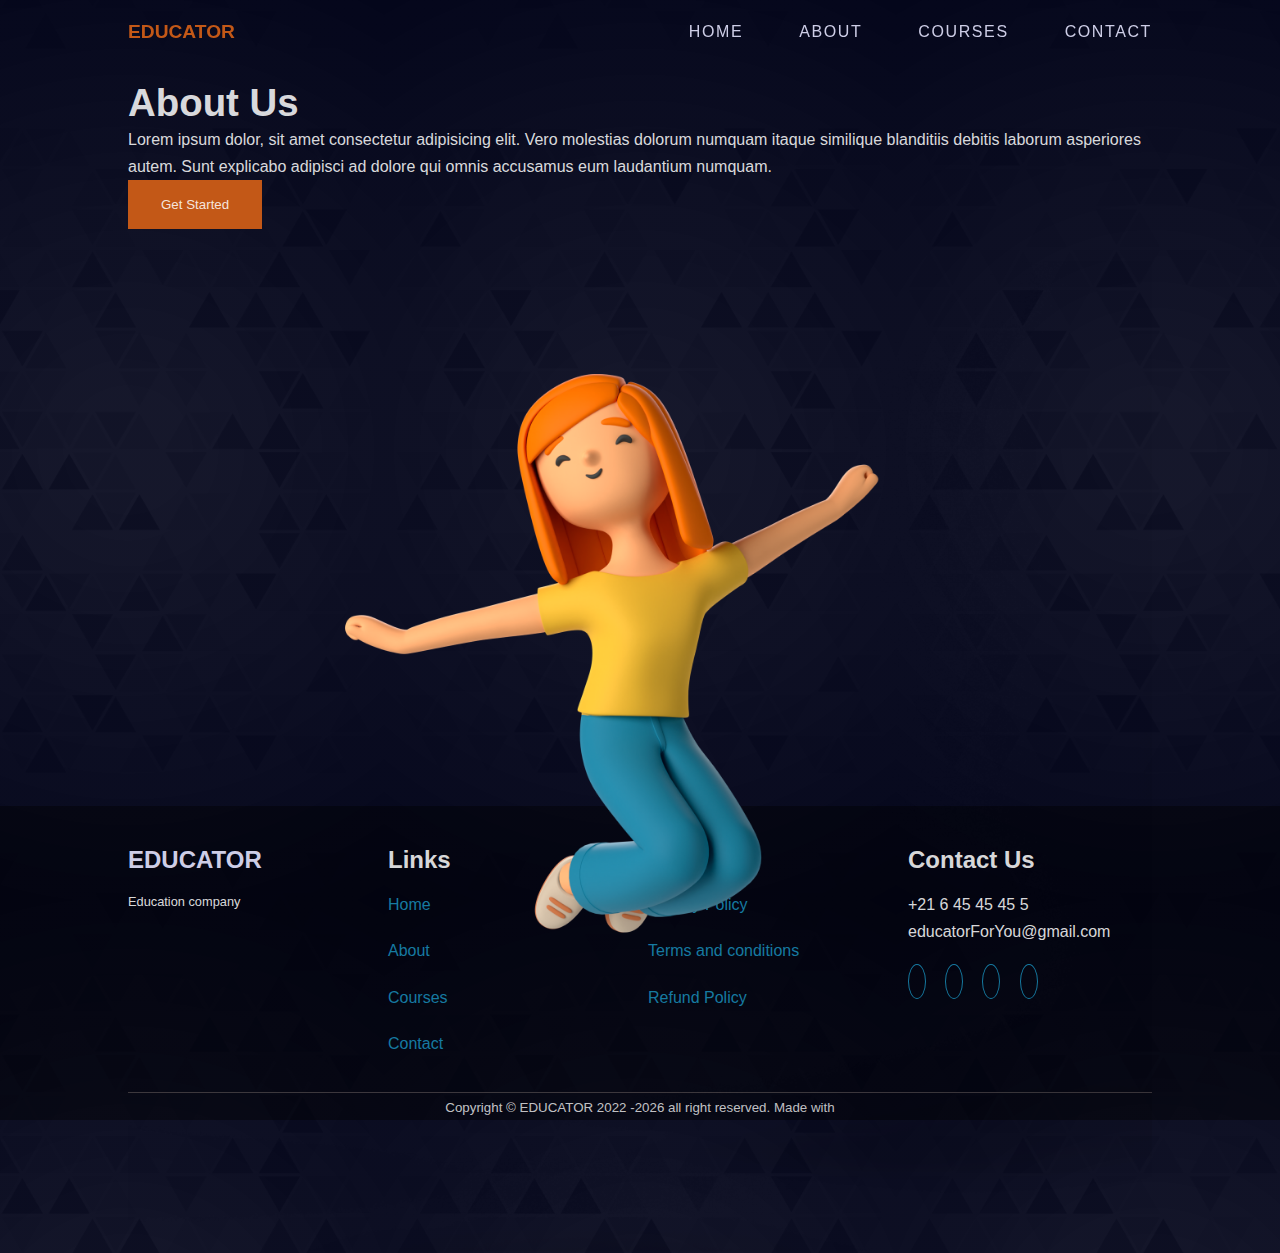
==== about.html @ cd89f923 "start about page" ====
<!DOCTYPE html>
<html lang="en">
  <head>
    <meta charset="UTF-8" />
    <meta http-equiv="X-UA-Compatible" content="IE=edge" />
    <meta name="viewport" content="width=device-width, initial-scale=1.0" />
    <title>Educator</title>
    <link rel="stylesheet" href="./styles/style.css" />
    <link rel="stylesheet" href="./styles/about.css">

    <!--==============ICON SCOUT CDN===============-->

    <link
      rel="stylesheet"
      href="https://unicons.iconscout.com/release/v4.0.0/css/line.css"
    />


<!--==============ANIMATE.CSS==============-->
  <link
  rel="stylesheet"
  href="https://cdnjs.cloudflare.com/ajax/libs/animate.css/4.1.1/animate.min.css"
/>
</head>
  <body>

  <!------------------------  NAVBAR--------------------------->

  <nav>
    <div class="container nav_container">
            <a href="index.html" class="logo">Educator</a>
            <ul class="list">
                <li><a href="index.html">Home</a></li>
                <li><a href="about.html">About</a></li>
                <li><a href="courses.html">Courses</a></li>
                <li><a href="contact.html">Contact</a></li>
          </ul>
          <button id="open-menu-btn"><i class="uil uil-bars"></i></button>
          <button id="close-menu-btn"><i class="uil uil-multiply"></i></button>
    </div>
</nav>

  <!------------------------  ACHIEVEMENT--------------------------->

  <main>
    <div class="achievement container">
        <div class="achievement-left">
            <h1>About Us</h1>
            <p>Lorem ipsum dolor, sit amet consectetur adipisicing elit. Vero molestias dolorum numquam itaque similique blanditiis debitis laborum asperiores autem. Sunt explicabo adipisci ad dolore qui omnis accusamus eum laudantium numquam.</p>
            <button class="btn btn-primary">Get Started</button>
        </div>
        <div class="achievement-right">
           <img src="./images/jumping.png" alt="">
        </div>
    </div>
 </main>




 <!----------------------- ABOUT PEOPLE-------------------------->


 <section class="aboutPersons">

 </section>

  <!------------------------ FOOTER---------------------------->    


    
  <footer class="footer">
    <div class="container footer-container">
        <div class="footer-1">
            <a href="index.html" class="footer-logo">
                <h4>EDUCATOR</h4>
            </a>
            <p>
                Education company
            </p>
        </div>
        <div class="footer-2">
            <h4>Links</h4>
            <ul class="links">
                <li><a href="index.html">Home</a></li>
                <li><a href="about.html">About</a></li>
                <li><a href="courses.html">Courses</a></li>
                <li><a href="contact.html">Contact</a></li>
            </ul>
        </div>

        <div class="footer-3">
            <h4>Privacy</h4>
            <ul class="privacy">
                <li><a href="#">Privacy Policy</a></li>
                <li><a href="#">Terms and conditions</a></li>
                <li><a href="#">Refund Policy</a></li>
              
            </ul>
        </div>

        <div class="footer-4">
            <h4>Contact Us</h4>
            <div>
                <p>+21 6 45 45 45 5</p>
                <p>educatorForYou@gmail.com</p>
            </div>

            <ul class="social-media">
                <li><a href="#"><i class="uil uil-facebook-f"></i></a></li>
                <li><a href="#"><i class="uil uil-instagram-alt"></i></a></li>
                <li><a href="#"><i class="uil uil-twitter"></i></a></li>
                <li><a href="#"><i class="uil uil-linkedin-alt"></i></a></li>
            </ul>
        </div>
        <div class="footer-copyRight">
            <small>Copyright &copy; EDUCATOR 2022 -<script>document.write(new Date().getFullYear());</script>  all right reserved. Made with <i class="uil uil-heart-alt" style="color:rgb(255, 149, 0)"></i></small>
        </div>
    </div>
   </footer> 



 

 <script src="./main.js"></script>
 </body>
 </html>
---- styles/style.css ----
*,
*::before,
*::after{
    margin: 0;
    padding: 0;
    outline: 0;
    box-sizing: border-box;
    text-decoration: none;
    list-style: none;
    scroll-behavior: smooth;
    
}
@import url('https://fonts.googleapis.com/css2?family=Montserrat:wght@300;400;500;600;700;800&display=swap');
@import url('animate.css');
:root{
    --color-primary:#e9e8ff;
    --color-header:#cdcde6;
    --color-success:#06a506;
    --color-danger:#cb0c0c;
    --color-warning:#f5f50b;
    --color-font:#ffffffdb;
    --color-orange:#C35817;
    --color-blue:#167aa1;
    --color-pink:#b14355;
    --color-yellow:#aba007;
    --font: 'Montserrat', sans-serif;
    --transition:all 400ms ease;

    --container-width-large:80%;
    --container-width-medium:90%;
    --container-width-small:94%;
    
}

body{
    background: rgb(63,94,251);
    background: radial-gradient(circle,  rgba(4, 6, 27, 0.929) 10%, rgb(4, 6, 27) 100%),url('../images/pattern1.png');
    background-size: 40%;
    background-repeat:repeat;
    background-position: center;
    
    font-family: var(--font);
    line-height: 1.7;
    color: var(--color-font);
    height: 100vh;
}


.container{
    width: var(--container-width-large);
    margin: 0 auto;
   
}

section{
    padding: 3rem 0;
}
section h2{
    text-align: center;
    margin: 4rem;
}
h1,h2,h3,h4,h5{
    line-height: 1.2;
}
h1{
    font-size: 2.4rem;
    /* color: var(--color-orange); */
}
h2{
    font-size: 2rem;
}
h3{
    font-size: 1.6rem;
}
h4{
    font-size: 1.3rem;
}

a{
    color: var(--color-header);
}
img{
    width: 100%;
    display: block;
    object-fit: cover;
}
.btn{
    display: inline-block;
    background:white;
    color: black;
    padding: .8rem 2rem;
    border: 1px solid transparent;
    font-weight: 500;
    transition: var(--transition);
}
.btn:hover{
    background: transparent;
    color:white;
    border-color:white;
}

.btn-primary{
    padding: 1rem 2rem;
    background: var(--color-orange);
    color: var(--color-font);
}
.btn-primary:hover{
    border-color: var(--color-orange);
    color: var(--color-orange);
}



/**==========================  NAVBAR  =================================**/

nav{
    width: 100vw;
    height:4rem;
    position: fixed;
    top:0;
    z-index: 999;
    transition:all 400ms linear;
}

         /*======= CHANGE NAVBAR WHILE SCROLLING=======*/

.nav-scroll{
    background-color: rgba(0, 0, 0, 0.7);
    backdrop-filter: blur(10px);
    box-shadow: 0 10px 10px 1px rgba(0, 0, 0, 0.595);
}

.nav-scroll .logo,
.nav-scroll button{
    color: white;
}
         /*===========================================*/

.nav_container{
    height: 100%;
    display: flex;
    justify-content: space-between;
    align-items: center;
}

nav button{
    display: none;
}
.logo{
    font-size: 1.2rem;
    text-transform: uppercase;
    color: var(--color-orange);
    font-weight: 600;

}
.list{
    display: flex;
    align-items: center;
    gap:3.5rem;  /*space between each li*/
}
.list a{
    font-size: 1rem;
    font-weight:300;
    text-transform: uppercase;
    display: block;
    position: relative;
    letter-spacing: .1rem;
    transition: var(--transition);

}
.list a::before{
content: '';
position: absolute;
right: 0;
bottom: 0;
height:0;
border: 1px solid transparent;
border-left: none;
border-right: none;
width:100%;
z-index: -1;
transition: var(--transition);
}


.list a:hover::before{
    height: 100%;
    border-color: var(--color-orange);
}


.list a:hover{

padding: 2px;
color: var(--color-orange);
}

   /**==========================  MAIN  =================================**/


   main{
    position: relative;
    top: 5rem;
    /* overflow: hidden; */
    height: 70vh;
    margin-bottom: 5rem;
 
   }
   .main{
display: grid;
grid-template-columns: 60% 40%;
align-items: center;
gap:4rem;
height: 100%;
   }

   .main-left p{ 
   margin-block:1rem 2.4rem;
   }

   /**==========================  CATEGORIES  =================================**/

   .categories{
    background-color:rgb(22, 25, 51);
    height: 30rem;
   }
   .categories h1{
    line-height: 1;
    margin-bottom: 3rem;
   }
 

   .categories-container{
    display: grid;
    grid-template-columns: 40% 60%;
    gap:4rem;
   }

   .categories-left{
    width: 100%;
    position: relative;
    margin-right: 1rem;
   }

   .read-more{
    display: none;
   }
   .read-more-show{
    display: inline;
   }
   .categories-left p{
       margin: 1rem 0 2rem;
    }


  .categories-right{
    /* position: absolute;
    
    right:2%; */
    display:grid;
    grid-template-columns: repeat(3,1fr);
    gap:1.6rem;
   }

   .category{
   
        background-color: rgba(83, 83, 115, 0.34);
        backdrop-filter: blur(8px);
        padding: 1rem 2rem;
        border-radius:2rem;
        width: 100%;
        transition: var(--transition);

       
   }
   .category:hover{
    box-shadow: 0 3rem 3rem rgba(0, 0, 0, 0.3);
    z-index: 1;
   }
  
   .categ-icon{

    background-color: #C35817;
    justify-self: center;
    padding: 15px;
    border-radius: 4rem;
   }
   .category h4{
    margin: 2rem 0 1rem;
   }

   .category p{
    font-size: .9rem;
   }

   .category:nth-child(2) .categ-icon{
    background: var(--color-danger);
   }
   .category:nth-child(3) .categ-icon{
    background: var(--color-success);
   }
   .category:nth-child(4) .categ-icon{
    background: var(--color-blue);
   }
   .category:nth-child(5) .categ-icon{
    background: var(--color-pink);
   }
   .category:nth-child(6) .categ-icon{
    background: var(--color-yellow);
   }


      /**==========================  COURSES  =================================**/

      .courses{
        margin-top: 14em;
        background-color: rgba(0, 0, 0, 0.397);
      }  
     
      .courses h1{
         margin:2rem 9rem;
      }
      .courses-container{
         display: grid;
         grid-template-columns: 1fr 1fr 1fr;
         gap: 3rem;
     
      }   
     
      .course{
         background-color: rgba(83, 83, 115, 0.341);
         border:1px solid rgba(255, 254, 254, 0.193);
         padding: 2rem;
         border-radius:5px;
         display: flex;
         flex-direction: column;
         align-items: center;
      }
     
     
     .course-img{
      
     background-color:rgb(2, 2, 26);  
     border-radius:57% 43% 68% 32% / 59% 69% 31% 41% ;
     outline: 1px solid rgba(255, 254, 254, 0.375);
     
     outline-offset: 10px;
     outline-style:groove;
     margin-bottom:2rem;
     transition: var(--transition);
     overflow:hidden ;
     
      }
      .course-img  img{
         transition: var(--transition);
      }
      .course-img:hover img{
        transform: scale(0.9);
      
     
      }
      .course-img:hover{
         outline-offset: 4px;
       }
     
       .course h4{
       color: var(--color-orange);
       padding-block-end: 1rem;
       }
      
      .course p{
        font-size:.9rem;
        padding-block-end: 2rem;
         }
        .course a{
         padding: .8rem 1.5rem;
        }
     

  /**==========================  QUESTION ANSWER  =================================**/

  .faqs{
    background-color:rgb(22, 25, 51);
    box-shadow:inset 0 0 3rem rgba(0, 0, 0, 0.66);
   }

   .faqs-container{
    display: grid;
    grid-template-columns:  1fr 1fr;
    gap: 1rem;
   }

   .faq{
    padding: 2rem;
    display: flex;
    align-items: center;
    gap: 1.4rem;
    height: fit-content;
    background: var(--color-blue);
    cursor: pointer;
   }

   .faq h4{
    font-size: 1rem;
    font-weight: 800;
    line-height: 1.2;
    color:rgb(22, 25, 51);
   }


   .faq-icon{
    align-self: flex-start;
    font-size: 1.5rem;
   
   }
   
   .faq p{
    font-size: .9rem;
    display: none;
   }

   .faq.open p{
    display: block;
   }

  /**==========================  TESTIMONIALS  =================================**/ 
   
  .testimonials-container{
    overflow-x: hidden;
    position: relative;
    margin-bottom: 5rem;
   }

   .testimonial{
    padding-top: 2rem;
   
   }

   .avatar{
    width: 5rem;
    height: 5rem;
    border-radius: 50%;
    overflow: hidden;
    margin: 0 auto 1rem;
    border: 6px solid rgb(22, 25, 51);

   }
   .testimonial-info{
    text-align: center;
    margin-bottom: 1.8rem;
 
    
   }

   .testimonial-body{
    margin-top: 1%;
    background: var(--color-blue);
    padding: 1rem;
    position: relative;
    
    

   }
   .testimonial-body::before{
    content: '';
    display: block;
    position: absolute;
    top:-11px;
    left: 50%;
    width: 30px;
    height: 30px;
   transform: rotate(45deg);
    background: var(--color-blue);
   
   }

   /**==========================  FOOTER  =================================**/ 


   .footer{
    background-color: rgba(0, 0, 0, 0.397);
    padding-block-start: 1.5em;
}

.footer-container{
    display: grid;
    grid-template-columns: repeat(4,1fr);
    gap: 1rem;
}

.footer-container h4{
    margin-block:1rem;
    font-size: 1.5rem;
}

.footer-1 p{
    font-size: .8rem;
}

 .footer ul li{
    margin-bottom: 1.2rem;
 }  
 .footer ul li a{
    color: var(--color-blue);
    transition: var(--transition);
 }
 .footer ul li a:hover{
    color: #2ac3ff;
 }

 .social-media{
    display: flex;
    gap: 1.2rem;
    margin-top: 1.4rem;
 }
 .social-media li a > i{
   padding: 8px;
   border-radius: 50%;
   border: 1px solid var(--color-blue);
   transition: var(--transition);

 }
 .social-media li a i:hover{
    outline: 1px solid var(--color-blue);
    outline-offset: 3px;
 }

.container>.footer-copyRight{
    margin:0 !important;
}
 .footer-copyRight{

    color: rgba(245, 245, 245, 0.796);
   width: 100%;
   text-align: center;
   grid-column: 1/-1;
   border-top: 1px solid rgba(101, 92, 92, 0.577);
  
 }




   /**==========================  MEDIA QUERIES  =================================**/ 
     
 @media screen and (max-width:1060px){
    .container{
        margin: 0 5rem;
    }
    h1{
        font-size: 2.2rem;
    }

    .container p{
        font-size: .9rem;
    }
    .categories-container{
      gap: 1.4rem;
    }
    .category{
        padding:1rem;
    }
    .courses h1{
        margin: 1rem 5rem;
    }
 }    





 @media screen and (max-width:1024px){
    .container{
        width: var(--container-width-medium);
        margin:.2rem auto;
    }
    h2{
        font-size: 1.7rem;
    }
    h3{
        font-size: 1.4rem;
    }
    h4{
        font-size: 1.2rem;
    }

/**==========================  NAVBAR  =================================**/

nav button{
    display: inline-block;
    background: transparent;
    color: var(--color-orange);
    font-size: 1.8rem;
    cursor: pointer;
    margin-right:5%;
    border: none;
    transition: var(--transition);
}
nav button#close-menu-btn{
    display: none;
}
.list{
    position: fixed;
    top: 5rem;
    right: 6%;
    display: flex;
    flex-direction: column;
    height: fit-content;
    gap: 0;
    width: 18rem;
    display: none;
    overflow: hidden;
    
}
.list li{
    width: 100%;
    height: 5.8rem;
    animation: flipInX 1s linear forwards;
    transform-origin: top center;
}



.list li a{
    background-color: var(--color-blue);
    box-shadow: -4rem 6rem 10rem rgba(0,0,0,.6);
    width: 100%;
    height: 100%;
    display: grid;
    place-items: center;
    
}


.list li a:hover{
    color: white;
    background: #0d4a63c7;
}
.list li a::before{
    display: none;
}


/**==========================  MAIN  =================================**/

.main{
   
    margin-bottom: 4rem;
    gap: 0;
   
}

/**==========================  CATEGORIES  =================================**/
.categories{
   height: 100%;
}
.categories-container{
    display: flex;
    flex-direction: column;
}

/**==========================  COURSES  =================================**/

.courses{
    margin-top: 3rem;
}
.courses-container{
  
    grid-template-columns: 1fr 1fr;
}
.faqs-container{
    grid-template-columns: 1fr;
}
.faq{
    padding: 18px;
}

/* .quest-answer{
    line-height: 1.8;
} */
.quest-answer p{
    padding-top: 18px;
}

/**==========================  FOOTER  =================================**/

.footer-container{
  grid-template-columns: 1fr 1fr;  
}

}







@media screen and (max-width:670px) {



   .container{
    width: var(--container-width-small);
   }


     /**==========================  NAVBAR  =================================**/


     .list{
        top:4rem;
        right: 0;
        width: 100%;
     }

   /**==========================  MAIN  =================================**/

   main{
   
   height:120vh;
   text-align: center;
   margin-top: 0;

   }
  
   .main{
    grid-template-columns: 1fr;
    height: 100%;
   }

   
   /**==========================  CATEGORIES  =================================**/
.categories{
    height:auto;
}
.categories-container{
    height:100%;
    
}
   .categories-right{
    grid-template-columns: 1fr 1fr;
    gap: .8rem;
   }

      /**==========================  COURSES  =================================**/

        .courses{
            margin: 0;
            padding: 1rem 0;
        }
   .courses-container{
grid-template-columns: 1fr;
   }
}




@media screen and (max-width:415px) {


       /**==========================  CATEGORIES  =================================**/
.categories{
    height:auto;
}
.categories-container{
   text-align: center;
}
   .categories-right{
    grid-template-columns: 1fr;
    gap: .8rem;
   }

       /**==========================  TESTIMONIALS =================================**/

      .testimonials-container h2{
        padding: 0;
        margin: 0;
      }


        /**==========================  FOOTER =================================**/


     .footer-container{
        grid-template-columns: 1fr;
        text-align: center;
     }   
     .social-media{
      align-items: center;
      justify-content: center;
     }
}
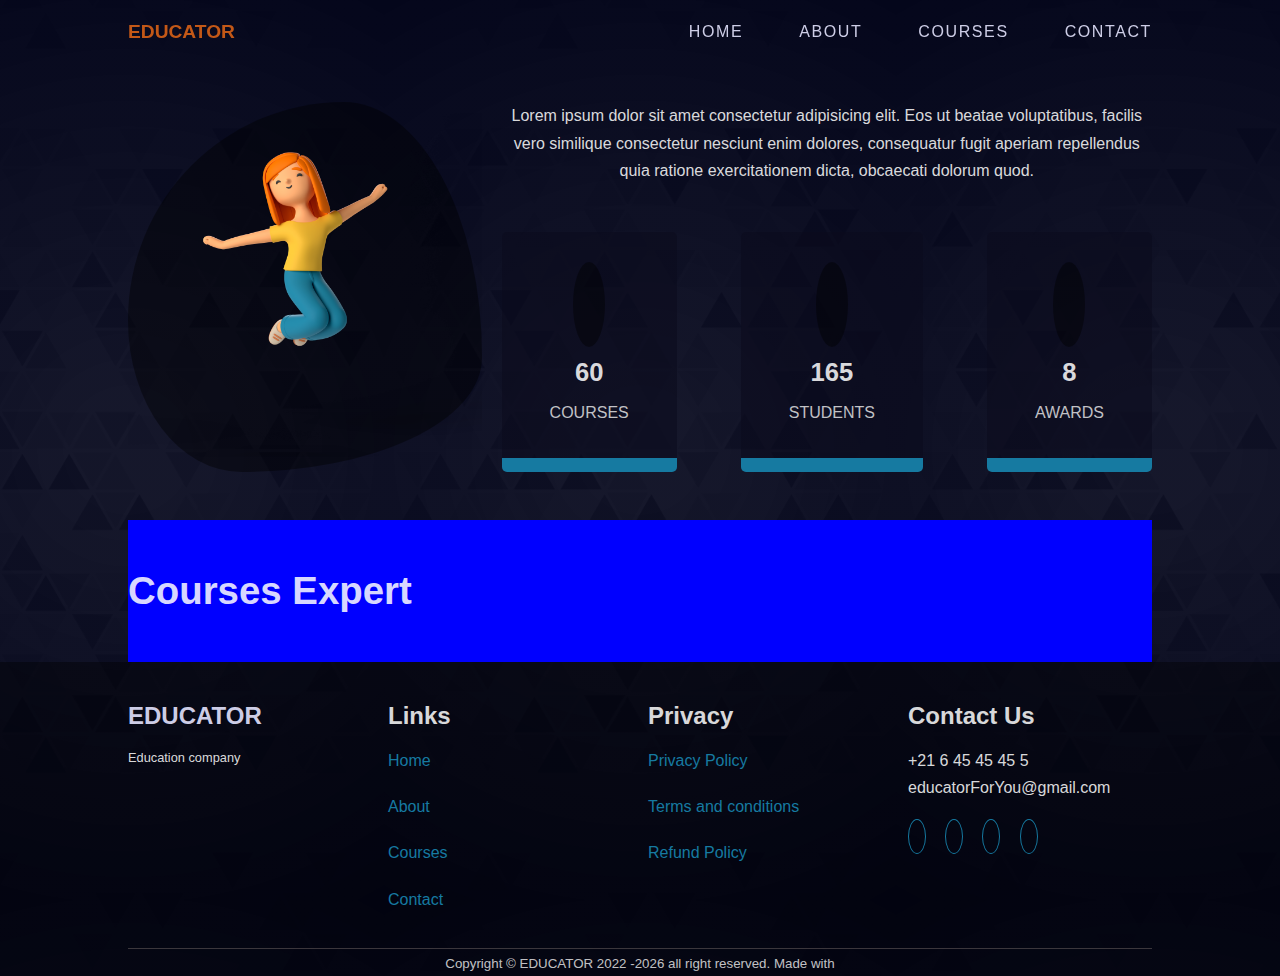
==== commit b5cd6f08: "start about expert section" ====
--- a/about.html
+++ b/about.html
@@ -42,18 +42,39 @@
 
   <!------------------------  ACHIEVEMENT--------------------------->
 
-  <main>
-    <div class="achievement container">
+    <section class="achievement container">
+
         <div class="achievement-left">
-            <h1>About Us</h1>
-            <p>Lorem ipsum dolor, sit amet consectetur adipisicing elit. Vero molestias dolorum numquam itaque similique blanditiis debitis laborum asperiores autem. Sunt explicabo adipisci ad dolore qui omnis accusamus eum laudantium numquam.</p>
-            <button class="btn btn-primary">Get Started</button>
+            <img src="./images/jumping.png" alt="">
+   
+            
+            
         </div>
         <div class="achievement-right">
-           <img src="./images/jumping.png" alt="">
+         <p>Lorem ipsum dolor sit amet consectetur adipisicing elit. Eos ut beatae voluptatibus, facilis vero similique consectetur nesciunt enim dolores, consequatur fugit aperiam repellendus quia ratione exercitationem dicta, obcaecati dolorum quod.</p>
+         <div class="achievement-cards">
+
+            <article class="card">
+                <span class="icon-card"><i class="uil uil-video"></i></span>
+                <h3 data-val="450" class="countUp">0</h3>
+                <p>Courses</p>
+            </article>
+
+            <article class="card">
+                <span class="icon-card"><i class="uil uil-users-alt"></i></span>
+                <h3 data-val="12500" class="countUp">0</h3>
+                <p>Students</p>
+            </article>
+
+            <article class="card">
+                <span class="icon-card"><i class="uil uil-trophy"></i></span>
+                <h3 data-val="56" class="countUp">0</h3>
+                <p>Awards</p>
+            </article>
+         </div>
         </div>
-    </div>
- </main>
+    </section>
+
 
 
 
@@ -61,7 +82,13 @@
  <!----------------------- ABOUT PEOPLE-------------------------->
 
 
- <section class="aboutPersons">
+ <section class="experts container">
+    <h1>Courses Expert</h1>
+    <article class="expert">
+        <img src="" alt="">
+        <div class="socialContact"></div>
+        <h3></h3>
+    </article>
 
  </section>
 
@@ -123,6 +150,6 @@
 
  
 
- <script src="./main.js"></script>
+   <script type="text/javascript" src="/main.js"></script>
  </body>
  </html>--- a/styles/style.css
+++ b/styles/style.css
@@ -248,6 +248,9 @@
    .read-more-show{
     display: inline;
    }
+   .dots{
+    display: inline;
+   }
    .categories-left p{
        margin: 1rem 0 2rem;
     }
@@ -480,6 +483,7 @@
    .footer{
     background-color: rgba(0, 0, 0, 0.397);
     padding-block-start: 1.5em;
+
 }
 
 .footer-container{
--- a/styles/about.css
+++ b/styles/about.css
@@ -0,0 +1,106 @@
+
+*,
+*::before,
+*::after{
+    margin: 0;
+    padding: 0;
+    outline: 0;
+    box-sizing: border-box;
+    text-decoration: none;
+    list-style: none;
+    scroll-behavior: smooth;
+    
+}
+@import url('https://fonts.googleapis.com/css2?family=Montserrat:wght@300;400;500;600;700;800&display=swap');
+@import url('animate.css');
+:root{
+    --color-primary:#e9e8ff;
+    --color-header:#cdcde6;
+    --color-success:#06a506;
+    --color-danger:#cb0c0c;
+    --color-warning:#f5f50b;
+    --color-font:#ffffffdb;
+    --color-orange:#C35817;
+    --color-blue:#167aa1;
+    --color-pink:#b14355;
+    --color-yellow:#aba007;
+    --font: 'Montserrat', sans-serif;
+    --transition:all 400ms ease;
+
+    --container-width-large:80%;
+    --container-width-medium:90%;
+    --container-width-small:94%;
+    
+}
+
+
+
+/**==========================  ACHIEVEMENT  =================================**/ 
+
+
+.achievement{
+    display: grid;
+    grid-template-columns:1fr 1fr;
+    position: relative;
+    gap: 1.2rem;
+   padding-top:8%;
+}
+
+.achievement-left{
+  background: #00000069;
+  border-radius:61% 39% 68% 32% / 59% 69% 31% 41% ;
+}
+/* .achievement-left img{
+    height: 100%;
+} */
+.achievement-right{
+    display: flex;
+    flex-direction: column;
+    align-items: center;
+    justify-content: center;
+    text-align: center;
+}
+
+.achievement-cards{
+ 
+display: grid;
+grid-template-columns: 1fr 1fr 1fr;
+gap: 4rem;
+/* place-items: center; */
+text-align: center;
+margin-top: 3rem;
+}
+
+.card{
+    background: rgba(11, 11, 28, 0.556);
+    padding: 2rem 3rem;
+    border-radius: 5px;
+    border-bottom: 14px solid var(--color-blue);
+    
+}
+.card:hover{
+    box-shadow: inset 0 0 0 0 #54b3d6;
+}
+.card .icon-card{
+    color: var(--color-blue);
+    font-size: 3rem;
+    margin-block: 2rem;
+    background: rgba(0, 0, 0, 0.423);
+    border-radius: 50%;
+    padding: 1rem;
+}
+
+.card h3{
+    margin-block: .7rem;
+}
+.card p{
+    text-transform: uppercase;
+    color: rgba(245, 245, 245, 0.779);
+}
+
+
+/**==========================  EXPERTS  =================================**/ 
+
+.experts{
+    background: blue;
+}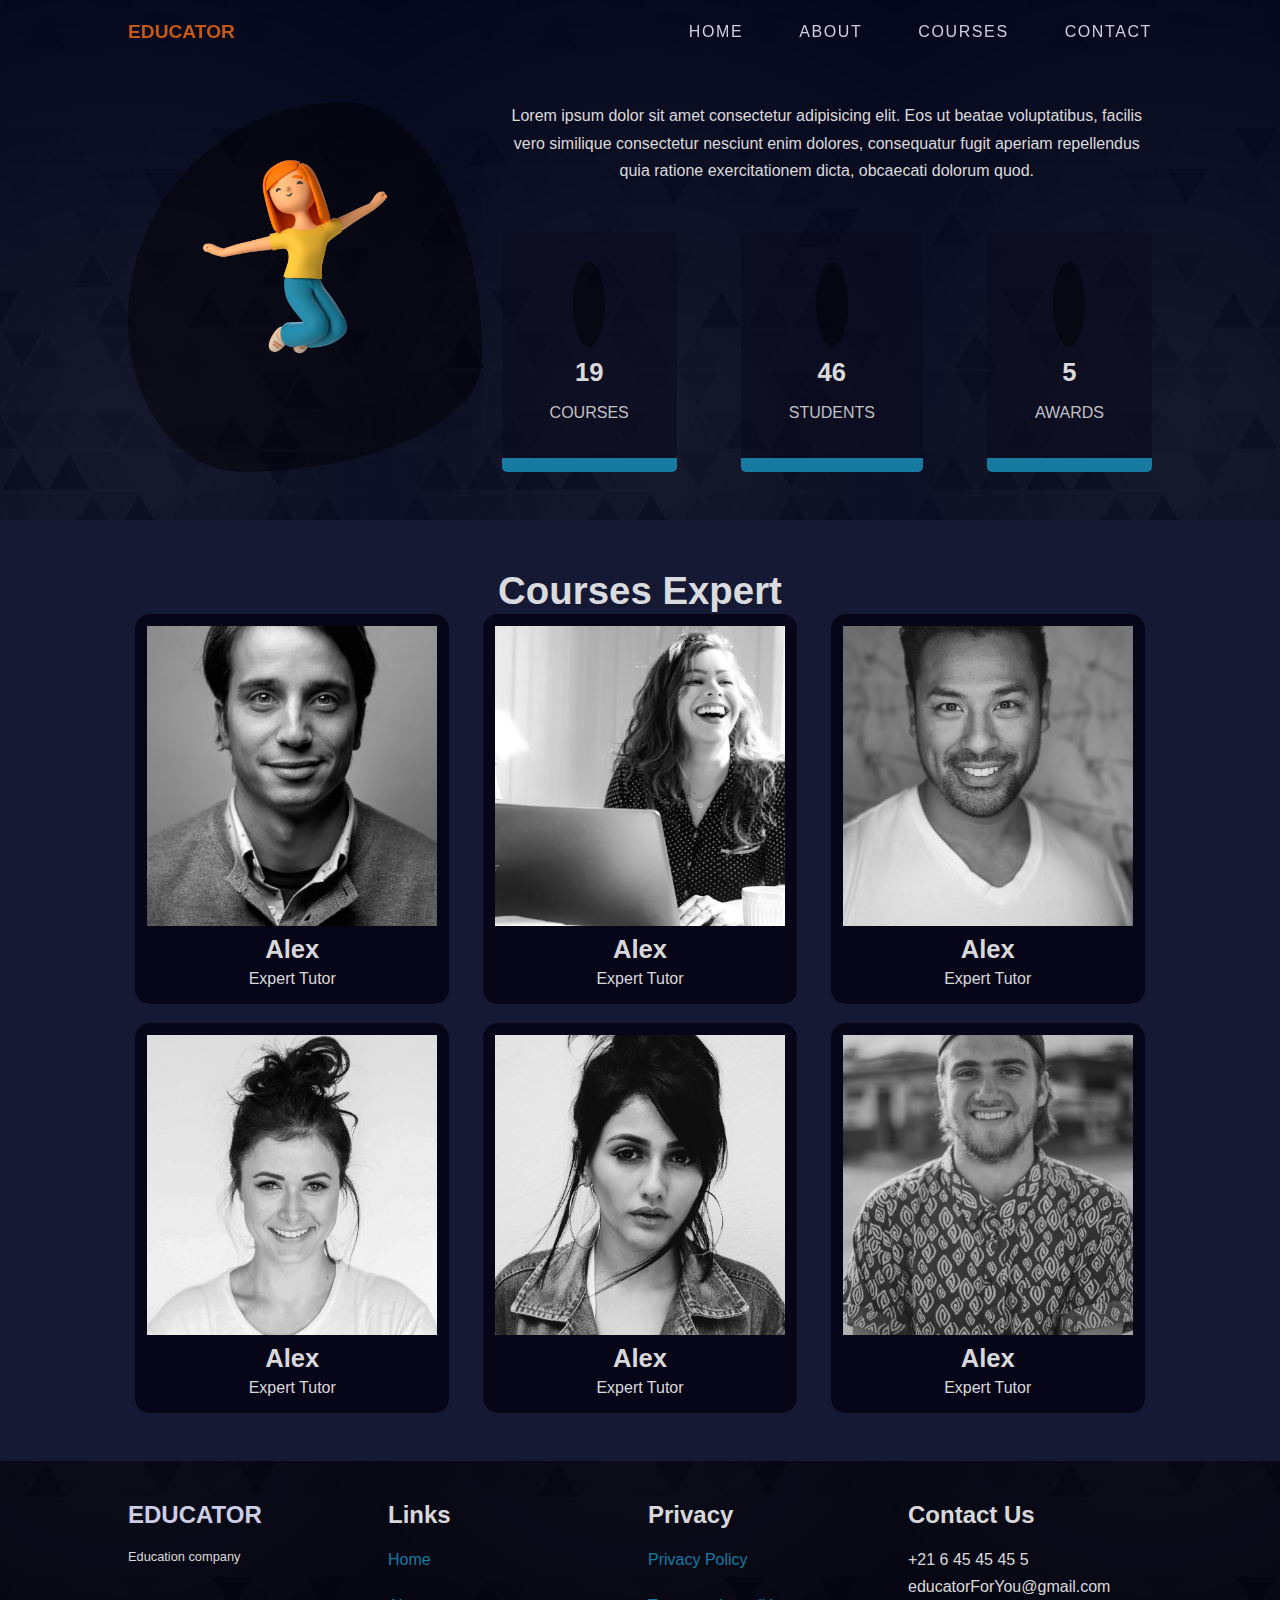
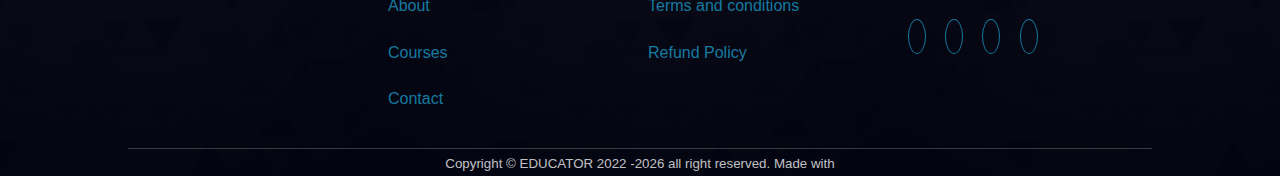
==== commit b4a763d8: "add about section" ====
--- a/about.html
+++ b/about.html
@@ -82,14 +82,94 @@
  <!----------------------- ABOUT PEOPLE-------------------------->
 
 
- <section class="experts container">
-    <h1>Courses Expert</h1>
-    <article class="expert">
-        <img src="" alt="">
-        <div class="socialContact"></div>
-        <h3></h3>
-    </article>
-
+ <section class="experts">
+    <h1 >Courses Expert</h1>
+
+<div class="team container">
+    <article class="expert">
+        <div class="img-wrapper"><img src="./images/expert1.jpg" alt=""></div>
+        <h3>Alex</h3>
+        <p>Expert Tutor</p>
+        
+            <ul class="socialContact">
+                <li><a href="#"><i class="uil uil-facebook-f"></i></a></li>
+                <li><a href="#"><i class="uil uil-instagram-alt"></i></a></li>
+                <li><a href="#"><i class="uil uil-twitter"></i></a></li>
+                <li><a href="#"><i class="uil uil-linkedin-alt"></i></a></li>
+            </ul>
+       
+    </article>
+
+    <article class="expert">
+        <div class="img-wrapper"><img src="./images/expert2.jpg" alt=""></div>
+        <h3>Alex</h3>
+        <p>Expert Tutor</p>
+         
+            <ul class="socialContact">
+                <li><a href="#"><i class="uil uil-facebook-f"></i></a></li>
+                <li><a href="#"><i class="uil uil-instagram-alt"></i></a></li>
+                <li><a href="#"><i class="uil uil-twitter"></i></a></li>
+                <li><a href="#"><i class="uil uil-linkedin-alt"></i></a></li>
+            </ul>
+        
+    </article>
+
+    <article class="expert">
+        <div class="img-wrapper"><img src="./images/expert3.jpg" alt=""></div>
+        <h3>Alex</h3>
+        <p>Expert Tutor</p>
+         
+            <ul class="socialContact">
+                <li><a href="#"><i class="uil uil-facebook-f"></i></a></li>
+                <li><a href="#"><i class="uil uil-instagram-alt"></i></a></li>
+                <li><a href="#"><i class="uil uil-twitter"></i></a></li>
+                <li><a href="#"><i class="uil uil-linkedin-alt"></i></a></li>
+            </ul>
+        
+    </article>
+
+    <article class="expert">
+        <div class="img-wrapper"><img src="./images/expert4.jpg" alt=""></div>
+        <h3>Alex</h3>
+        <p>Expert Tutor</p>
+         
+            <ul class="socialContact">
+                <li><a href="#"><i class="uil uil-facebook-f"></i></a></li>
+                <li><a href="#"><i class="uil uil-instagram-alt"></i></a></li>
+                <li><a href="#"><i class="uil uil-twitter"></i></a></li>
+                <li><a href="#"><i class="uil uil-linkedin-alt"></i></a></li>
+            </ul>
+        
+    </article>
+
+    <article class="expert">
+        <div class="img-wrapper"> <img src="./images/expert5.jpg" alt=""></div>
+        <h3>Alex</h3>
+        <p>Expert Tutor</p>
+         
+            <ul class="socialContact">
+                <li><a href="#"><i class="uil uil-facebook-f"></i></a></li>
+                <li><a href="#"><i class="uil uil-instagram-alt"></i></a></li>
+                <li><a href="#"><i class="uil uil-twitter"></i></a></li>
+                <li><a href="#"><i class="uil uil-linkedin-alt"></i></a></li>
+            </ul>
+       
+    </article>
+
+    <article class="expert">
+        <div class="img-wrapper"> <img src="./images/expert6.jpg" alt=""></div>
+        <h3>Alex</h3>
+        <p>Expert Tutor</p>
+         
+            <ul class="socialContact">
+                <li><a href="#"><i class="uil uil-facebook-f"></i></a></li>
+                <li><a href="#"><i class="uil uil-instagram-alt"></i></a></li>
+                <li><a href="#"><i class="uil uil-twitter"></i></a></li>
+                <li><a href="#"><i class="uil uil-linkedin-alt"></i></a></li>
+            </ul>
+        
+    </article>
+</div>
  </section>
 
   <!------------------------ FOOTER---------------------------->    
--- a/styles/style.css
+++ b/styles/style.css
@@ -435,7 +435,7 @@
    }
 
    .testimonial{
-    padding-top: 2rem;
+    /* padding-top: 2rem; */
    
    }
 
--- a/styles/about.css
+++ b/styles/about.css
@@ -49,10 +49,13 @@
 .achievement-left{
   background: #00000069;
   border-radius:61% 39% 68% 32% / 59% 69% 31% 41% ;
+  display: flex;
+  justify-content: center;
+  align-items: center;
 }
-/* .achievement-left img{
-    height: 100%;
-} */
+.achievement-left img{
+  width: 100%;
+}
 .achievement-right{
     display: flex;
     flex-direction: column;
@@ -102,5 +105,91 @@
 /**==========================  EXPERTS  =================================**/ 
 
 .experts{
-    background: blue;
+    background-color: rgb(22, 25, 51);
+    text-align: center;
+}
+
+.team{
+    display: grid;
+    grid-template-columns: repeat(3,1fr);
+    gap: 1.2rem;
+    place-items: center;
+}
+.expert{
+    background: #070618;
+    padding: 12px;
+   text-align: center;
+   position: relative;
+   overflow: hidden;
+   border-radius: 15px;
+  
+
+}
+.img-wrapper{
+    display: inline-block;
+    overflow: hidden;
+}
+.img-wrapper img{
+    width:290px;
+    height: 300px;
+    object-fit: cover;
+    transition:var(--transition);
+    transition: transform .5s, filter 1.5s ease-in-out;
+    filter: grayscale(100%);
+}
+
+.socialContact{
+    display: flex;
+    align-items: center;
+    justify-content:center;
+    flex-direction: column;
+    position: absolute;
+    padding: 25px;
+     top: 0;
+    /*bottom: 0; */
+    right: 0;
+    background: #070618;
+    width: 50px;
+    height: 100%;
+    text-align: center;
+    transform: translateX(100%);
+    
+    transform: perspective(2000px) rotateY(-90deg);
+    transition: .4s all linear;
+
+}
+.socialContact li{
+   
+    transition: var(--transition);
+    font-size: 1.8rem;
+
+}
+.socialContact li:hover{
+    transform: scale(1.6);
+}
+
+.expert:hover img{
+    filter: grayscale(0);
+    transform: scale(1.1);
+    transform: translateX(-10%);
+}
+.expert:hover .socialContact{
+    transform: translateX(0%);
+    
+   
+}
+
+
+/**==========================  MEDIA QUERIES  =================================**/ 
+
+
+
+@media screen and (max-width:1030px){
+/**==========================  ACHIEVEMENT  =================================**/ 
+
+
+.achievement{
+    grid-template-columns:1fr;
+    
+}
 }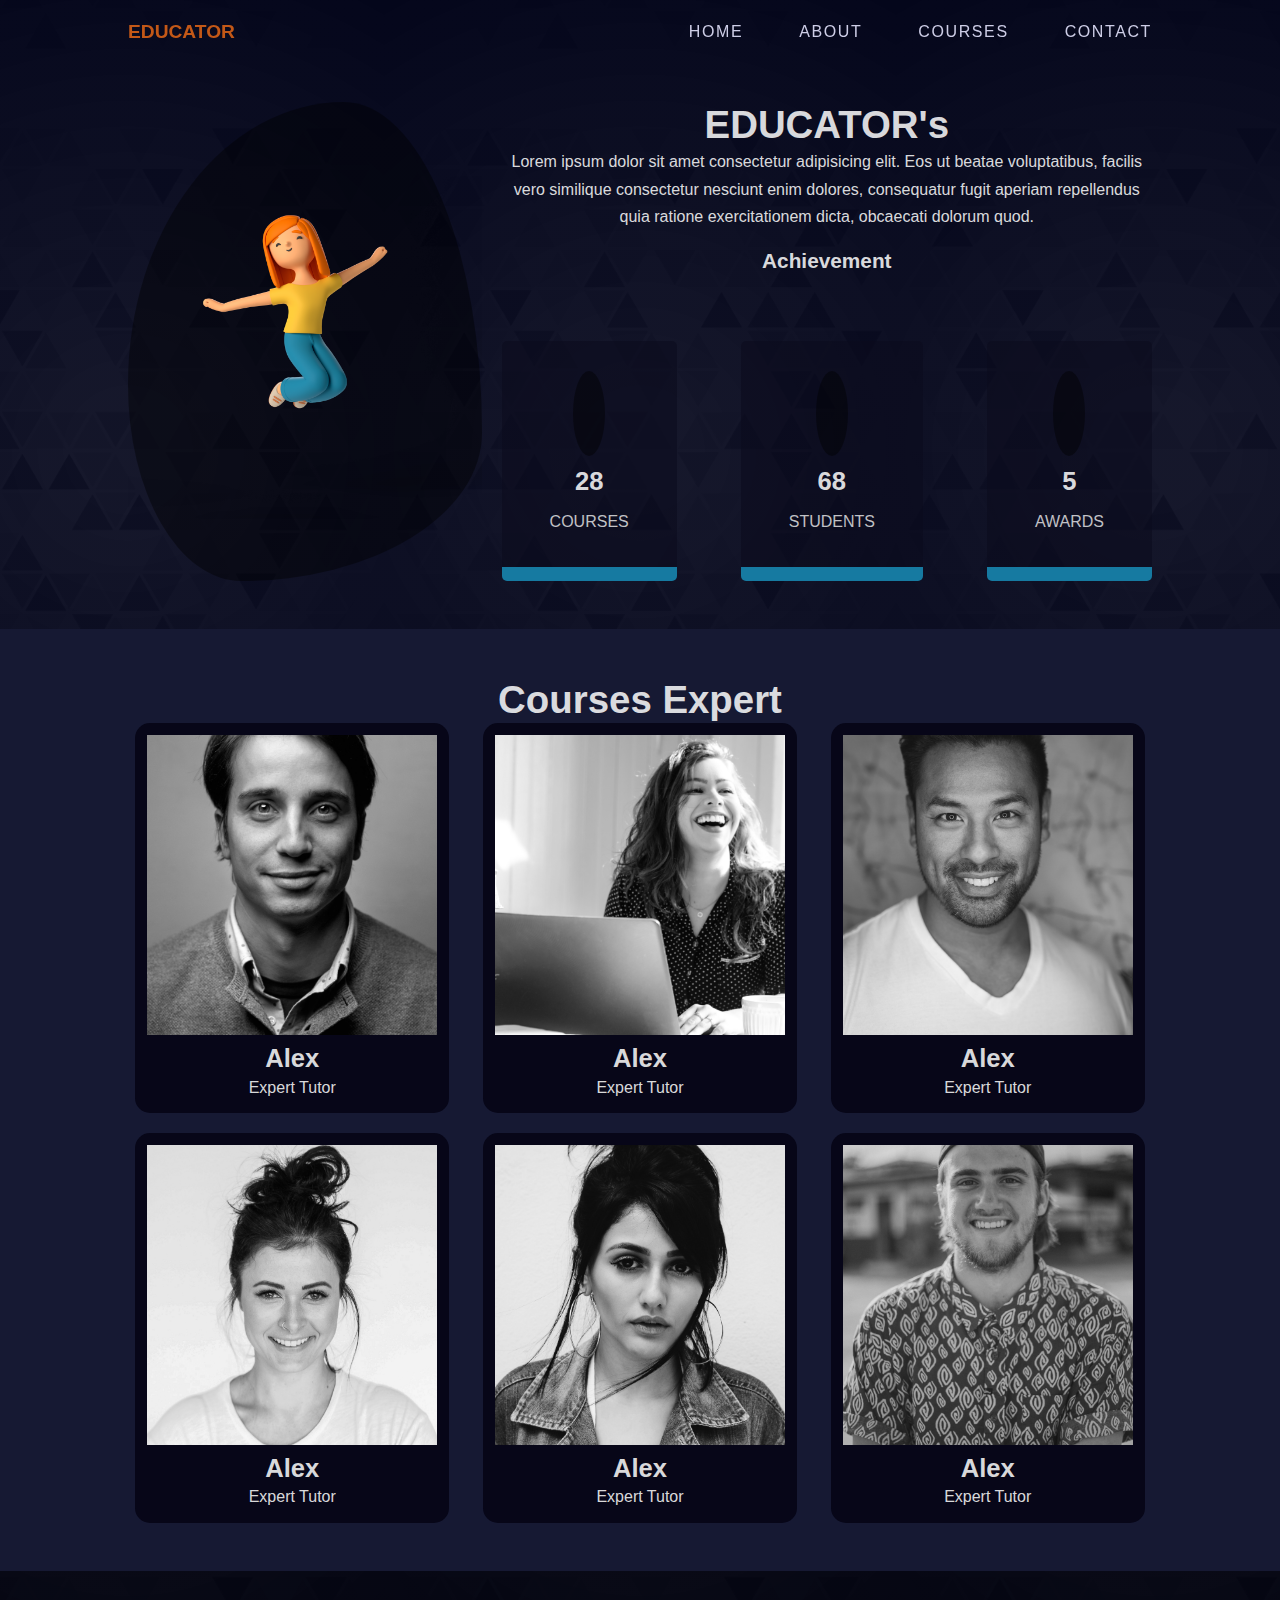
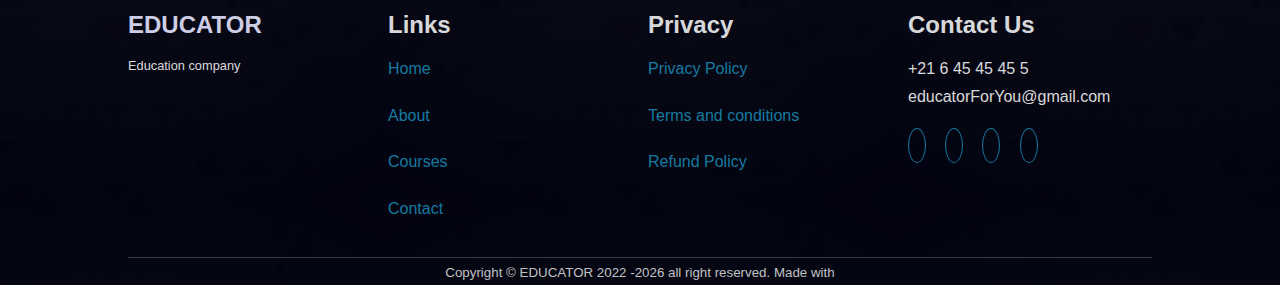
==== commit a69c8c04: "add media queries" ====
--- a/about.html
+++ b/about.html
@@ -51,7 +51,9 @@
             
         </div>
         <div class="achievement-right">
+            <h1>EDUCATOR's</h1>
          <p>Lorem ipsum dolor sit amet consectetur adipisicing elit. Eos ut beatae voluptatibus, facilis vero similique consectetur nesciunt enim dolores, consequatur fugit aperiam repellendus quia ratione exercitationem dicta, obcaecati dolorum quod.</p>
+         <h4>Achievement</h4>
          <div class="achievement-cards">
 
             <article class="card">
--- a/styles/about.css
+++ b/styles/about.css
@@ -41,6 +41,7 @@
 .achievement{
     display: grid;
     grid-template-columns:1fr 1fr;
+   
     position: relative;
     gap: 1.2rem;
    padding-top:8%;
@@ -52,6 +53,8 @@
   display: flex;
   justify-content: center;
   align-items: center;
+
+
 }
 .achievement-left img{
   width: 100%;
@@ -62,6 +65,10 @@
     align-items: center;
     justify-content: center;
     text-align: center;
+}
+
+.achievement-right h4{
+padding-block: 1.2rem;
 }
 
 .achievement-cards{
@@ -182,14 +189,108 @@
 
 /**==========================  MEDIA QUERIES  =================================**/ 
 
-
+@media screen and (max-width:1100px){
+/**==========================  ACHIEVEMENT  =================================**/ 
+.img-wrapper img{
+    width:220px;
+    height: 260px;
+ 
+}
+
+
+}
 
 @media screen and (max-width:1030px){
-/**==========================  ACHIEVEMENT  =================================**/ 
-
+   
+    .container{
+        width: var(--container-width-medium);
+        margin:.2rem auto;
+    }
+/**==========================  ACHIEVEMENT  =================================**/ 
 
 .achievement{
     grid-template-columns:1fr;
-    
-}
+    grid-auto-flow: dense;
+   
+}
+.achievement-left{
+    grid-row-start: 2;
+}
+.achievement-right{
+    margin-top: 5%;
+}
+.achievement-cards{
+    gap: 1.2rem;
+}
+
+/**==========================  EXPERT  =================================**/ 
+.img-wrapper img{
+    width:180px;
+    height: 200px;
+    max-width: 100%;
+}
+}
+
+
+
+@media screen and (max-width:670px) {
+
+    .container{
+     width: var(--container-width-small);
+    }
+
+
+/**==========================  ACHIEVEMENT  =================================**/ 
+    .achievement-cards{
+        gap: .2rem;
+    }
+
+/**==========================  EXPERT  =================================**/ 
+    
+.team{
+    grid-template-columns:1fr 1fr;
+}
+    .img-wrapper img{
+        width:240px;
+        height: 200px;
+     
+    }
+} 
+
+
+
+@media screen and (max-width:580px) {
+
+/**==========================  ACHIEVEMENT  =================================**/ 
+.achievement-cards{
+  grid-template-columns: 1fr;
+  width: 100%;
+  gap: 1.5rem;
+}
+
+/**==========================  EXPERT  =================================**/ 
+ 
+
+.team{
+    grid-template-columns: 1fr;
+}
+.img-wrapper img{
+    width:300px;
+    height: 250px;
+    max-width: 100%;
+ 
+}
+
+
+}
+
+
+
+@media screen and (max-width:415px) {
+
+    .achievement{
+        margin-top: 14%;
+    }
+
+
 }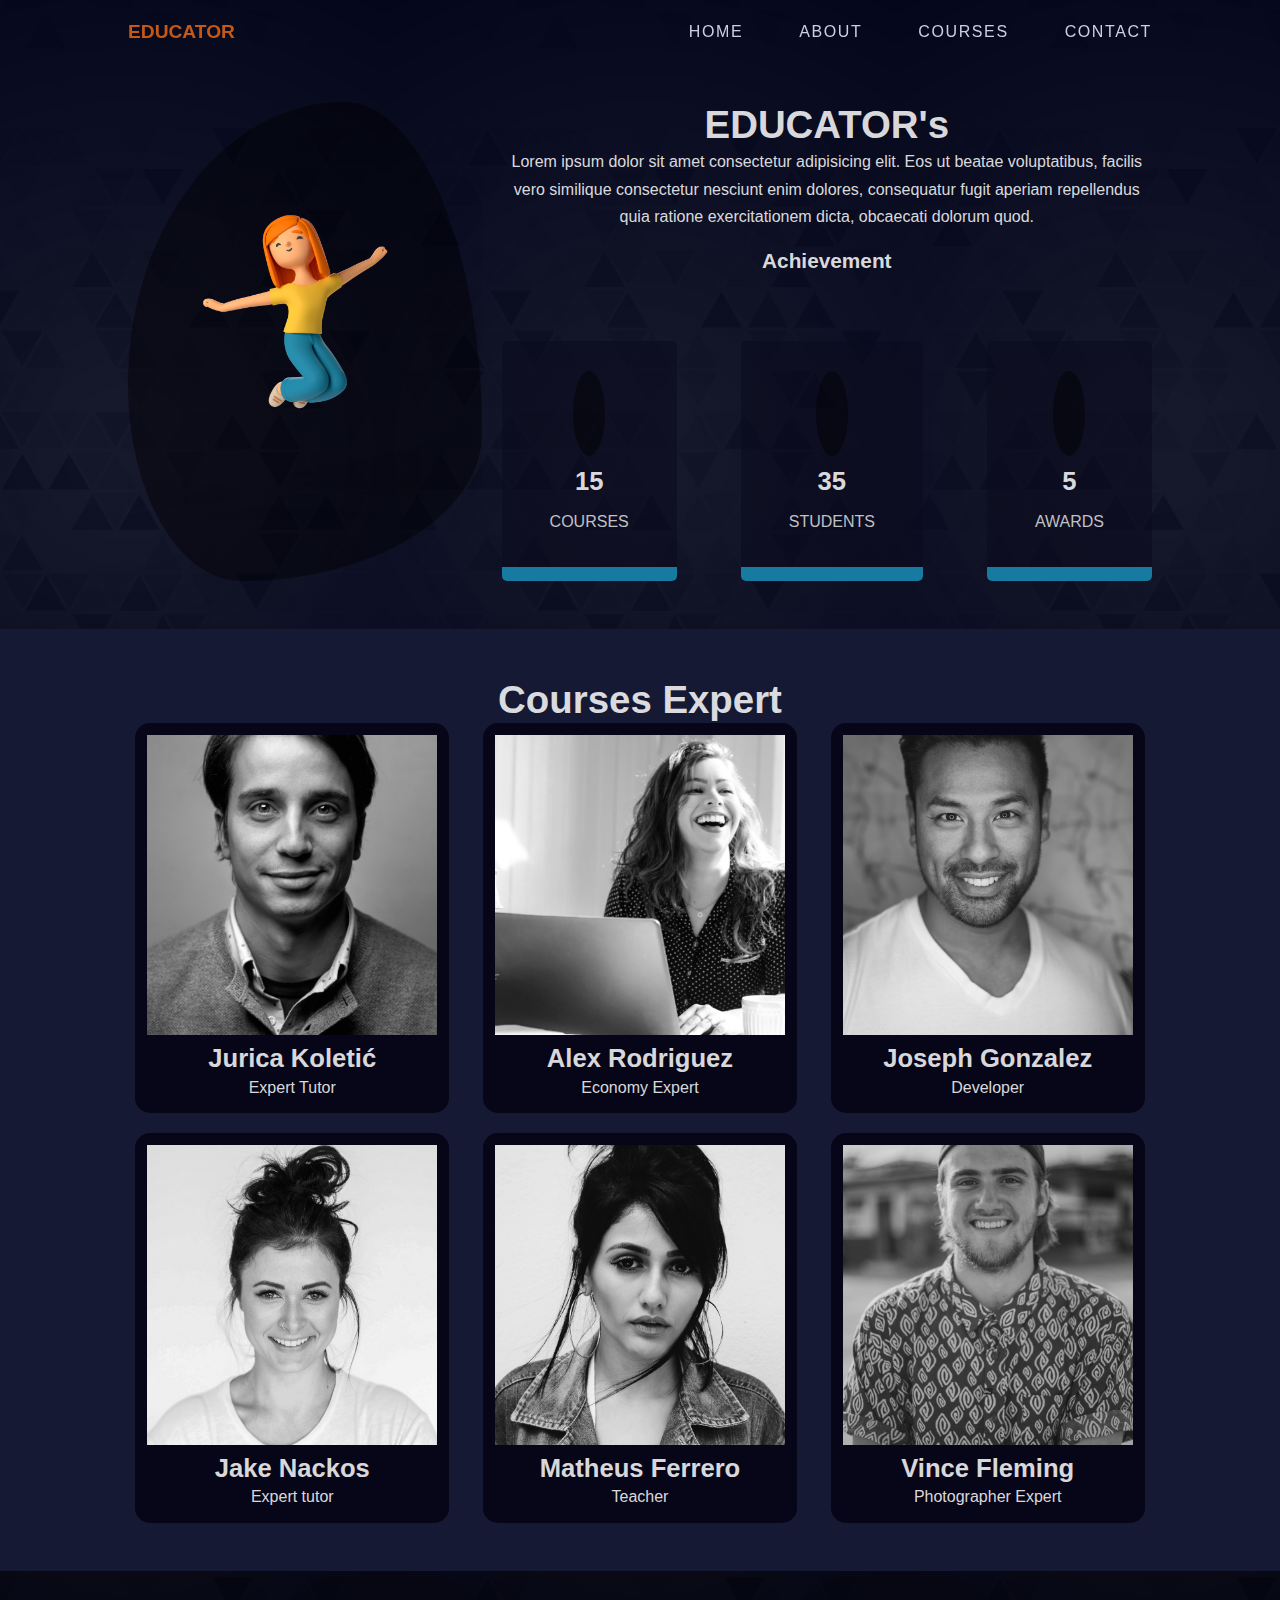
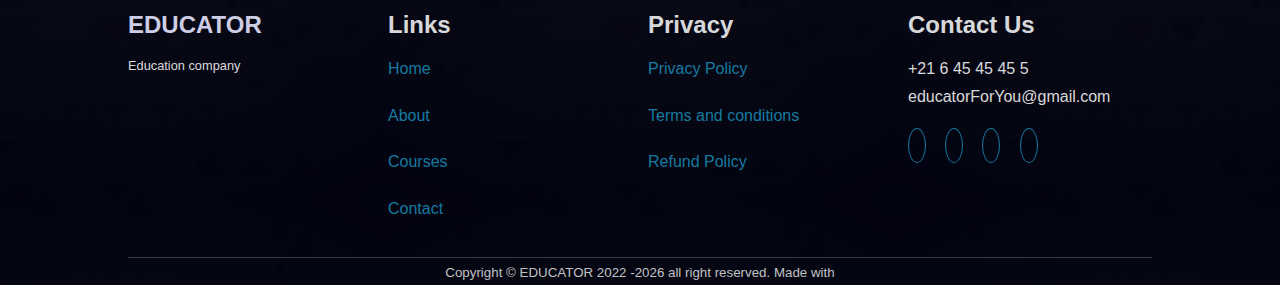
==== commit 2b02501d: "add course page" ====
--- a/about.html
+++ b/about.html
@@ -81,7 +81,7 @@
 
 
 
- <!----------------------- ABOUT PEOPLE-------------------------->
+ <!----------------------- TEAM EXPERTS-------------------------->
 
 
  <section class="experts">
@@ -90,7 +90,7 @@
 <div class="team container">
     <article class="expert">
         <div class="img-wrapper"><img src="./images/expert1.jpg" alt=""></div>
-        <h3>Alex</h3>
+        <h3>Jurica Koletić</h3>
         <p>Expert Tutor</p>
         
             <ul class="socialContact">
@@ -104,8 +104,8 @@
 
     <article class="expert">
         <div class="img-wrapper"><img src="./images/expert2.jpg" alt=""></div>
-        <h3>Alex</h3>
-        <p>Expert Tutor</p>
+        <h3>Alex Rodriguez</h3>
+        <p>Economy Expert</p>
          
             <ul class="socialContact">
                 <li><a href="#"><i class="uil uil-facebook-f"></i></a></li>
@@ -118,8 +118,8 @@
 
     <article class="expert">
         <div class="img-wrapper"><img src="./images/expert3.jpg" alt=""></div>
-        <h3>Alex</h3>
-        <p>Expert Tutor</p>
+        <h3>Joseph Gonzalez</h3>
+        <p>Developer</p>
          
             <ul class="socialContact">
                 <li><a href="#"><i class="uil uil-facebook-f"></i></a></li>
@@ -132,8 +132,8 @@
 
     <article class="expert">
         <div class="img-wrapper"><img src="./images/expert4.jpg" alt=""></div>
-        <h3>Alex</h3>
-        <p>Expert Tutor</p>
+        <h3>Jake Nackos</h3>
+        <p>Expert tutor</p>
          
             <ul class="socialContact">
                 <li><a href="#"><i class="uil uil-facebook-f"></i></a></li>
@@ -146,8 +146,8 @@
 
     <article class="expert">
         <div class="img-wrapper"> <img src="./images/expert5.jpg" alt=""></div>
-        <h3>Alex</h3>
-        <p>Expert Tutor</p>
+        <h3>Matheus Ferrero</h3>
+        <p>Teacher</p>
          
             <ul class="socialContact">
                 <li><a href="#"><i class="uil uil-facebook-f"></i></a></li>
@@ -160,8 +160,8 @@
 
     <article class="expert">
         <div class="img-wrapper"> <img src="./images/expert6.jpg" alt=""></div>
-        <h3>Alex</h3>
-        <p>Expert Tutor</p>
+        <h3>Vince Fleming</h3>
+        <p>Photographer Expert</p>
          
             <ul class="socialContact">
                 <li><a href="#"><i class="uil uil-facebook-f"></i></a></li>
